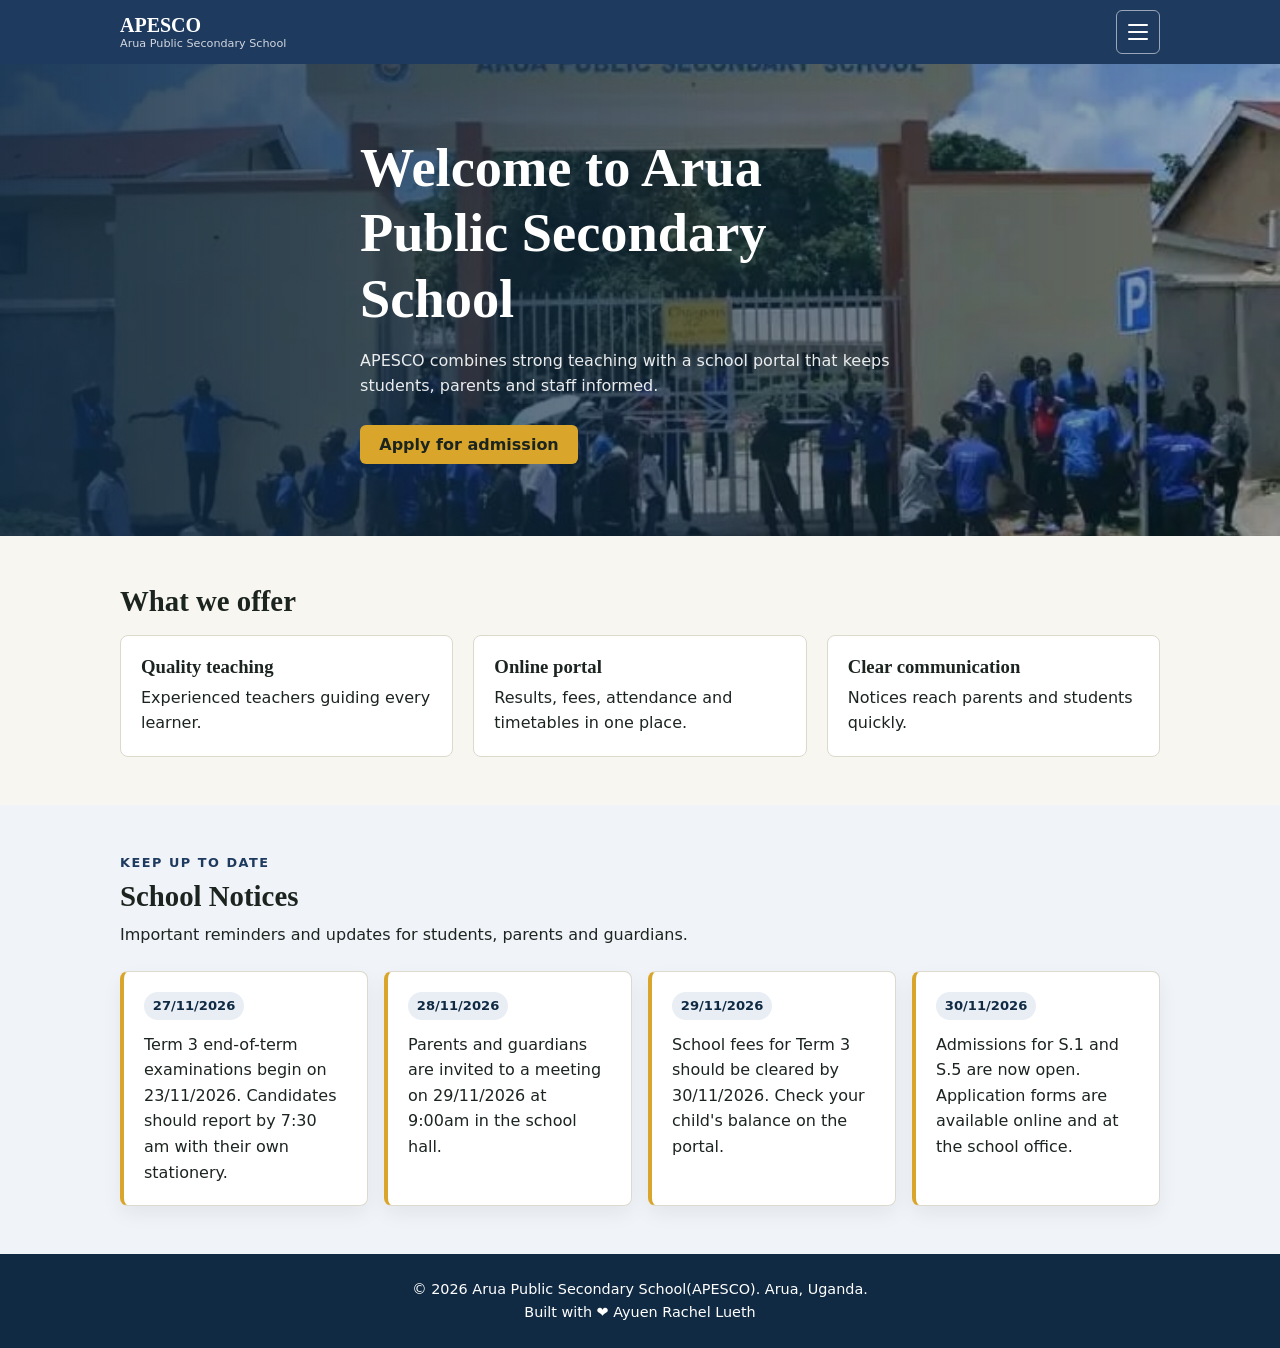
==== index.html @ d439ac5d "Add these files" ====
<!DOCTYPE html>
<html lang="en">
<head>
  <meta charset="UTF-8">
  <meta name="viewport" content="width=device-width, initial-scale=1">
  <title>Home | APESCO</title>
  <link rel="stylesheet" href="styles.css">
</head>
<body>
  <header class="home-header">
    <div class="wrap">
      <a class="brand" href="index.html">
        APESCO
        <small>Arua Public Secondary School</small>
      </a>
      <button
        class="menu-toggle"
        type="button"
        aria-label="Open navigation menu"
        aria-controls="home-navigation"
        aria-expanded="false"
      >
        <span></span>
        <span></span>
        <span></span>
      </button>
      <nav class="home-nav" id="home-navigation">
        <a href="index.html" class="on">Home</a>
        <a href="about.html">About</a>
        <a href="academics.html">Academics</a>
        <a href="admissions.html">Admissions</a>
        <a href="news.html">News</a>
        <a href="contact.html">Contact</a>
        <a class="btn" href="login.html">Portal login</a>
      </nav>
    </div>
  </header>

  <div class="hero home-hero">
    <div class="wrap">
      <h1>Welcome to Arua Public Secondary School</h1>
      <p>APESCO combines strong teaching with a school portal that keeps students, parents and staff informed.</p>
      <a class="btn" href="admissions.html">Apply for admission</a>
    </div>
  </div>

  <main>
    <section>
      <div class="wrap">
        <h2>What we offer</h2>
        <div class="grid">
          <div class="card">
            <h3>Quality teaching</h3>
            <p>Experienced teachers guiding every learner.</p>
          </div>
          <div class="card">
            <h3>Online portal</h3>
            <p>Results, fees, attendance and timetables in one place.</p>
          </div>
          <div class="card">
            <h3>Clear communication</h3>
            <p>Notices reach parents and students quickly.</p>
          </div>
        </div>
      </div>
    </section>

    <section class="notices-section">
      <div class="wrap">
        <div class="notices-heading">
          <p class="section-label">KEEP UP TO DATE</p>
          <h2>School Notices</h2>
          <p>Important reminders and updates for students, parents and guardians.</p>
        </div>
        <ul class="notices">
          <li><b>27/11/2026</b> Term 3 end-of-term examinations begin on 23/11/2026. Candidates should report by 7:30 am with their own stationery.</li>
          <li><b>28/11/2026</b> Parents and guardians are invited to a meeting on 29/11/2026 at 9:00am in the school hall.</li>
          <li><b>29/11/2026</b> School fees for Term 3 should be cleared by 30/11/2026. Check your child's balance on the portal.</li>
          <li><b>30/11/2026</b> Admissions for S.1 and S.5 are now open. Application forms are available online and at the school office.</li>
        </ul>
      </div>
    </section>
  </main>

  <footer>
    <div class="wrap">&copy; 2026 Arua Public Secondary School(APESCO). Arua, Uganda.</div>
    <div class="wrap">Built with ❤️ Ayuen Rachel Lueth</div>
  </footer>
  <script src="main.js"></script>
</body>
</html>
---- styles.css ----
:root {
  --g: #1e3a5f;
  --g2: #102a43;
  --y: #d9a62b;
  --ink: #1c2420;
  --bg: #f7f6f1;
  --ln: #dcd9cd;
}

* {
  box-sizing: border-box;
  margin: 0;
  padding: 0;
}

body {
  font: 16px/1.6 system-ui, sans-serif;
  color: var(--ink);
  background: var(--bg);
}

h1,
h2,
h3 {
  font-family: Georgia, serif;
  line-height: 1.2;
}

a {
  color: var(--g);
}

:focus-visible {
  outline: 3px solid var(--y);
  outline-offset: 2px;
}

.wrap {
  max-width: 1080px;
  margin: 0 auto;
  padding: 0 1.25rem;
}

/* Header and navigation */
header {
  background: var(--g);
  color: #fff;
}

header .wrap {
  display: flex;
  align-items: center;
  justify-content: space-between;
  gap: 1rem;
  min-height: 64px;
  flex-wrap: wrap;
  padding-top: .5rem;
  padding-bottom: .5rem;
}

.brand {
  color: #fff;
  text-decoration: none;
  font: 700 1.25rem Georgia, serif;
}

.brand small {
  display: block;
  font: .7rem system-ui;
  opacity: .8;
}

nav {
  display: flex;
  gap: 1.1rem;
  flex-wrap: wrap;
}

nav a {
  color: #fff;
  text-decoration: none;
  padding: .3rem 0;
  border-bottom: 2px solid transparent;
}

nav a:hover,
nav a.on {
  border-color: var(--y);
}

.menu-toggle {
  display: flex;
  width: 2.75rem;
  height: 2.75rem;
  align-items: center;
  justify-content: center;
  flex-direction: column;
  gap: 5px;
  border: 1px solid rgb(255 255 255 / 55%);
  border-radius: 6px;
  background: transparent;
  color: #fff;
  cursor: pointer;
}

.menu-toggle span {
  display: block;
  width: 1.2rem;
  height: 2px;
  border-radius: 2px;
  background: currentColor;
}

.home-header .home-nav {
  display: none;
  width: 100%;
  flex: 1 0 100%;
  flex-direction: column;
  gap: .4rem;
  padding: .5rem 0;
}

.home-header .home-nav.is-open {
  display: flex;
}

.home-header .home-nav a {
  padding: .5rem .25rem;
}

.btn {
  display: inline-block;
  background: var(--y);
  color: var(--ink);
  padding: .65rem 1.2rem;
  border: 0;
  border-radius: 6px;
  font: 600 1rem system-ui;
  text-decoration: none;
  cursor: pointer;
}

/* Page sections */
.hero {
  background: var(--g2);
  color: #fff;
  padding: 4.5rem 0;
}

.home-hero {
  display: flex;
  min-height: 430px;
  align-items: center;
  background:
    linear-gradient(90deg, rgb(16 42 67 / 88%), rgb(16 42 67 / 35%)),
    url("P.jpeg") center 40% / cover;
}

.home-hero h1 {
  max-width: 24ch;
}

.about-hero {
  display: flex;
  min-height: 340px;
  align-items: center;
  background:
    linear-gradient(90deg, rgb(16 42 67 / 88%), rgb(16 42 67 / 35%)),
    url("E.jpeg") center 35% / cover;
}

.about-hero p {
  max-width: 42ch;
  margin-top: 1rem;
  font-size: 1.1rem;
}

.academics-hero {
  display: flex;
  min-height: 340px;
  align-items: center;
  background:
    linear-gradient(90deg, rgb(16 42 67 / 88%), rgb(16 42 67 / 35%)),
    url("L.jpeg") center 40% / cover;
}

.news-hero {
  display: flex;
  min-height: 360px;
  align-items: center;
  background:
    linear-gradient(90deg, rgb(16 42 67 / 88%), rgb(16 42 67 / 40%)),
    url("C.jpeg") center 48% / cover;
}

.news-hero .section-label {
  margin: 0 0 .75rem;
  color: var(--y);
  opacity: 1;
}

.news-hero h1 {
  max-width: 20ch;
}

.news-hero .wrap > p:not(.section-label) {
  max-width: 48ch;
  font-size: 1.1rem;
}

.admissions-hero {
  padding: 3rem 0;
  background:
    radial-gradient(ellipse at top right, rgb(217 166 43 / 18%), transparent 42%),
    var(--g2);
}

.admissions-hero .wrap {
  display: grid;
  grid-template-columns: minmax(0, 1.15fr) minmax(260px, .85fr);
  align-items: center;
  gap: 3rem;
}

.admissions-hero-copy .section-label {
  margin: 0 0 .75rem;
  color: var(--y);
  opacity: 1;
}

.admissions-hero h1 {
  max-width: 13ch;
}

.admissions-hero-copy > p:not(.section-label) {
  max-width: 42ch;
}

.admissions-hero-copy .btn {
  margin-top: .25rem;
}

.admissions-hero-visual {
  position: relative;
  width: min(100%, 360px);
  aspect-ratio: 1;
  justify-self: center;
  border: 4px solid rgb(255 255 255 / 15%);
  border-radius: 50%;
  overflow: hidden;
  box-shadow: 0 14px 36px rgb(0 0 0 / 22%);
}

.admissions-hero-visual::after {
  position: absolute;
  inset: auto 0 0;
  height: 42%;
  background: linear-gradient(transparent, rgb(16 42 67 / 92%));
  content: "";
}

.admissions-hero-photo {
  display: block;
  width: 100%;
  height: 100%;
  object-fit: cover;
  object-position: center 28%;
}

.admissions-hero-caption {
  position: absolute;
  z-index: 1;
  right: .75rem;
  bottom: 1.25rem;
  left: .75rem;
  color: #fff;
  font-size: clamp(.8rem, 2vw, 1.05rem);
  font-weight: 700;
  text-align: center;
  text-shadow: 0 1px 3px rgb(0 0 0 / 55%);
}

.hero h1 {
  max-width: 18ch;
  font-size: clamp(2rem, 5vw, 3.4rem);
}

.hero p {
  max-width: 55ch;
  margin: 1rem 0 1.6rem;
  opacity: .9;
}

section {
  padding: 3rem 0;
}

section h2 {
  margin-bottom: 1rem;
  font-size: 1.8rem;
}

.grid {
  display: grid;
  grid-template-columns: repeat(auto-fit, minmax(230px, 1fr));
  gap: 1.25rem;
}

.card {
  background: #fff;
  border: 1px solid var(--ln);
  border-radius: 8px;
  padding: 1.25rem;
}

.card h3 {
  margin-bottom: .4rem;
}

.staff-card {
  overflow: hidden;
}

.staff-photo {
  display: block;
  width: 100%;
  height: 260px;
  margin-bottom: 1rem;
  border-radius: 6px;
  object-fit: cover;
  object-position: center 30%;
}

.faq-grid {
  display: grid;
  grid-template-columns: repeat(2, minmax(0, 1fr));
  gap: 1rem;
}

.faq-item {
  padding: 1rem 1.25rem;
  background: #fff;
  border: 1px solid var(--ln);
  border-radius: 8px;
}

.faq-item summary {
  color: var(--g2);
  font-weight: 700;
  cursor: pointer;
}

.faq-item p {
  margin-top: .75rem;
}

/* Forms */
.admissions-section {
  background: #f0f3f7;
}

.admissions-heading {
  max-width: 620px;
  margin: 0 auto 2rem;
  text-align: center;
}

.admissions-heading h2 {
  margin-bottom: .5rem;
}

.section-label {
  margin-bottom: .5rem;
  color: var(--g);
  font-size: .8rem;
  font-weight: 700;
  letter-spacing: .12em;
}

.admissions-layout {
  display: grid;
  grid-template-columns: minmax(0, 1.4fr) minmax(270px, .8fr);
  align-items: start;
  gap: 1.25rem;
}

.application-steps {
  display: grid;
  grid-template-columns: repeat(2, minmax(0, 1fr));
  gap: 1rem;
  list-style: none;
}

.application-step {
  min-height: 180px;
  padding: 1.25rem;
  background: #fff;
  border: 1px solid var(--ln);
  border-top: 3px solid var(--y);
  border-radius: 8px;
  box-shadow: 0 8px 20px rgb(16 42 67 / 6%);
}

.step-number {
  display: inline-grid;
  width: 2.5rem;
  height: 2.5rem;
  margin-bottom: .75rem;
  place-items: center;
  border-radius: 50%;
  background: var(--g2);
  color: #fff;
  font-weight: 700;
}

.application-step h3,
.application-demo-card h3,
.application-note h3 {
  margin-bottom: .5rem;
}

.admissions-aside {
  display: grid;
  gap: 1rem;
}

.application-note,
.application-demo-card {
  padding: 1.25rem;
  border-radius: 8px;
}

.application-note {
  background: var(--g2);
  color: #fff;
}

.application-note .btn {
  margin-top: 1rem;
}

.application-demo-card {
  background: #fff;
  border: 1px solid var(--ln);
}

.application-demo {
  max-width: none;
  margin-top: 1rem;
}

.application-demo .btn {
  justify-self: start;
}

.news-section {
  background: #f0f3f7;
}

.news-heading {
  margin-bottom: 1.5rem;
}

.news-heading .section-label {
  margin-bottom: .35rem;
}

.news-heading h2 {
  margin-bottom: .5rem;
}

.news-grid {
  grid-template-columns: repeat(auto-fit, minmax(240px, 1fr));
}

.news-card {
  border-top: 3px solid var(--y);
  box-shadow: 0 8px 20px rgb(16 42 67 / 6%);
}

.news-category {
  margin-bottom: .55rem;
  color: var(--g);
  font-size: .78rem;
  font-weight: 700;
  letter-spacing: .08em;
  text-transform: uppercase;
}

.news-card h3 {
  margin-bottom: .5rem;
  font-size: 1.25rem;
}

.news-link {
  display: inline-block;
  margin-top: .75rem;
  font-weight: 700;
}

.contact-links {
  display: grid;
  grid-template-columns: repeat(auto-fit, minmax(210px, 1fr));
  gap: 1.25rem;
  margin: 1.25rem 0 2rem;
}

.contact-link {
  display: flex;
  align-items: center;
  min-width: 0;
  gap: .85rem;
  padding: .5rem 0;
  color: var(--g2);
  text-decoration: none;
}

.contact-link:hover {
  color: var(--g);
}

.contact-icon {
  display: grid;
  width: 3rem;
  height: 3rem;
  flex: 0 0 3rem;
  place-items: center;
  border-radius: 50%;
  background: #e9eef5;
  color: var(--g2);
}

.contact-icon svg {
  width: 1.4rem;
  height: 1.4rem;
}

.contact-link-text {
  display: grid;
  min-width: 0;
  gap: .15rem;
}

.contact-link-text > span {
  font-size: .9rem;
  color: var(--g);
}

.contact-link-text strong {
  overflow-wrap: anywhere;
}

.notices-section {
  background: #f0f3f7;
}

.notices-heading {
  margin-bottom: 1.5rem;
}

.notices-heading .section-label {
  margin-bottom: .35rem;
}

.notices-heading h2 {
  margin-bottom: .5rem;
}

.notices {
  display: grid;
  grid-template-columns: repeat(auto-fit, minmax(230px, 1fr));
  gap: 1rem;
  list-style: none;
}

.notices li {
  padding: 1.25rem;
  border: 1px solid var(--ln);
  border-left: 4px solid var(--y);
  border-radius: 8px;
  background: #fff;
  box-shadow: 0 8px 20px rgb(16 42 67 / 6%);
}

.notices li b {
  display: block;
  width: fit-content;
  margin-bottom: .75rem;
  padding: .2rem .55rem;
  border-radius: 999px;
  background: #e9eef5;
  color: var(--g2);
  font-size: .82rem;
}

form {
  display: grid;
  gap: .9rem;
  max-width: 480px;
}

label {
  display: grid;
  gap: .25rem;
  font-weight: 600;
}

input,
select,
textarea {
  padding: .6rem;
  border: 1px solid #aaa;
  border-radius: 6px;
  font: inherit;
}

footer {
  background: var(--g2);
  color: #fff;
  padding: 1.5rem 0;
  font-size: .9rem;
}

.login {
  max-width: 420px;
  margin: 4rem auto;
}

.login-layout {
  display: grid;
  grid-template-columns: 1.1fr minmax(320px, .9fr);
  align-items: center;
  gap: 2rem;
  max-width: 1100px;
  min-height: 100vh;
  margin: 0 auto;
  padding: 2rem 1.25rem;
}

.login-photo {
  position: relative;
  min-height: 540px;
  overflow: hidden;
  border-radius: 8px;
  background: var(--g2);
}

.login-photo::after {
  position: absolute;
  inset: 0;
  background: linear-gradient(180deg, transparent 40%, rgb(16 42 67 / 85%));
  content: "";
}

.login-photo-image {
  width: 100%;
  height: 100%;
  position: absolute;
  inset: 0;
  object-fit: cover;
}

.login-brand {
  position: absolute;
  z-index: 1;
  right: 1.5rem;
  bottom: 1.5rem;
  left: 1.5rem;
  display: flex;
  align-items: center;
  gap: 1rem;
  color: #fff;
}

.login-brand img {
  width: 4.5rem;
  height: 4.5rem;
  border-radius: 6px;
  object-fit: contain;
  background: #fff;
}

.login-brand h1 {
  font-size: 1.8rem;
}

.login-layout .login {
  max-width: none;
  margin: 0;
  padding: 2rem;
}

.login-layout .login h2 {
  margin-bottom: 1.25rem;
}

.login-layout .login > p {
  margin-top: 1.25rem;
}

/* Dashboard layout */
.app {
  display: grid;
  grid-template-columns: 200px minmax(0, 1fr);
  min-height: 100vh;
}

.side {
  background: var(--g2);
  color: #fff;
  padding: 1.5rem 1.25rem;
}

.side h2 {
  margin-bottom: 1rem;
  font-size: 1.2rem;
}

.side a {
  display: block;
  color: #fff;
  text-decoration: none;
  padding: .65rem .75rem;
  border-radius: 6px;
  margin-bottom: .25rem;
}

.side a:hover {
  background: rgb(255 255 255 / 8%);
}

.main {
  width: 100%;
  max-width: 1040px;
  margin: 0 auto;
  padding: 2rem 2.5rem 3rem;
}

.top {
  display: flex;
  justify-content: space-between;
  align-items: center;
  gap: 1rem;
  flex-wrap: wrap;
  margin-bottom: 1.25rem;
  padding-bottom: 1.25rem;
  border-bottom: 1px solid var(--ln);
}

.stats {
  display: grid;
  grid-template-columns: repeat(3, minmax(0, 1fr));
  gap: 1rem;
  margin-bottom: 1.25rem;
}

.stat b {
  display: block;
  font: 700 1.8rem Georgia, serif;
}

.main h2 {
  margin: 0 0 .75rem;
}

.main section {
  padding: 1.25rem;
  margin-top: 1.25rem;
  background: #fff;
  border: 1px solid var(--ln);
  border-radius: 8px;
}

.tw {
  overflow-x: auto;
}

table {
  width: 100%;
  border-collapse: collapse;
  background: #fff;
}

th,
td {
  padding: .6rem .8rem;
  border-bottom: 1px solid var(--ln);
  text-align: left;
}

th {
  background: #ece9dd;
}

td input {
  width: 5rem;
}

/* Responsive adjustments */
@media (max-width: 720px) {
  .admissions-hero {
    padding: 2.5rem 0;
  }

  .admissions-hero .wrap {
    grid-template-columns: 1fr;
    gap: 1.5rem;
  }

  .admissions-hero-visual {
    width: min(100%, 260px);
  }

  .home-hero {
    min-height: 340px;
  }

  .about-hero {
    min-height: 280px;
  }

  .news-hero {
    min-height: 300px;
  }

  .academics-hero {
    min-height: 280px;
  }

  .faq-grid {
    grid-template-columns: 1fr;
  }

  .admissions-layout,
  .application-steps {
    grid-template-columns: 1fr;
  }

  .app {
    grid-template-columns: 1fr;
  }

  .side {
    display: grid;
    grid-template-columns: repeat(2, minmax(0, 1fr));
    gap: .25rem;
  }

  .side h2 {
    grid-column: 1 / -1;
  }

  .main {
    padding: 1.25rem 1rem 2rem;
  }

  .top {
    align-items: flex-start;
  }

  .top > div {
    width: 100%;
  }

  .stats {
    grid-template-columns: 1fr;
  }

  .login-layout {
    grid-template-columns: 1fr;
    gap: 1rem;
    min-height: auto;
    padding: 1rem;
  }

  .login-photo {
    min-height: 260px;
  }
}

@media (prefers-reduced-motion: reduce) {
  * {
    scroll-behavior: auto;
  }
}

footer {
  text-align: center; 
}

.admin-card {
  border: 1px solid#ddd;
  border-radius: 10px;
  padding: 20px;
  text-align: center;
  background-color: #fff;
}

.staff-photo {
  width: 120px;
  height: 120px;
  border-radius: 50%;
  object-fit: cover;
  margin-bottom: 15px;
  border: 3px solid #143626;
}
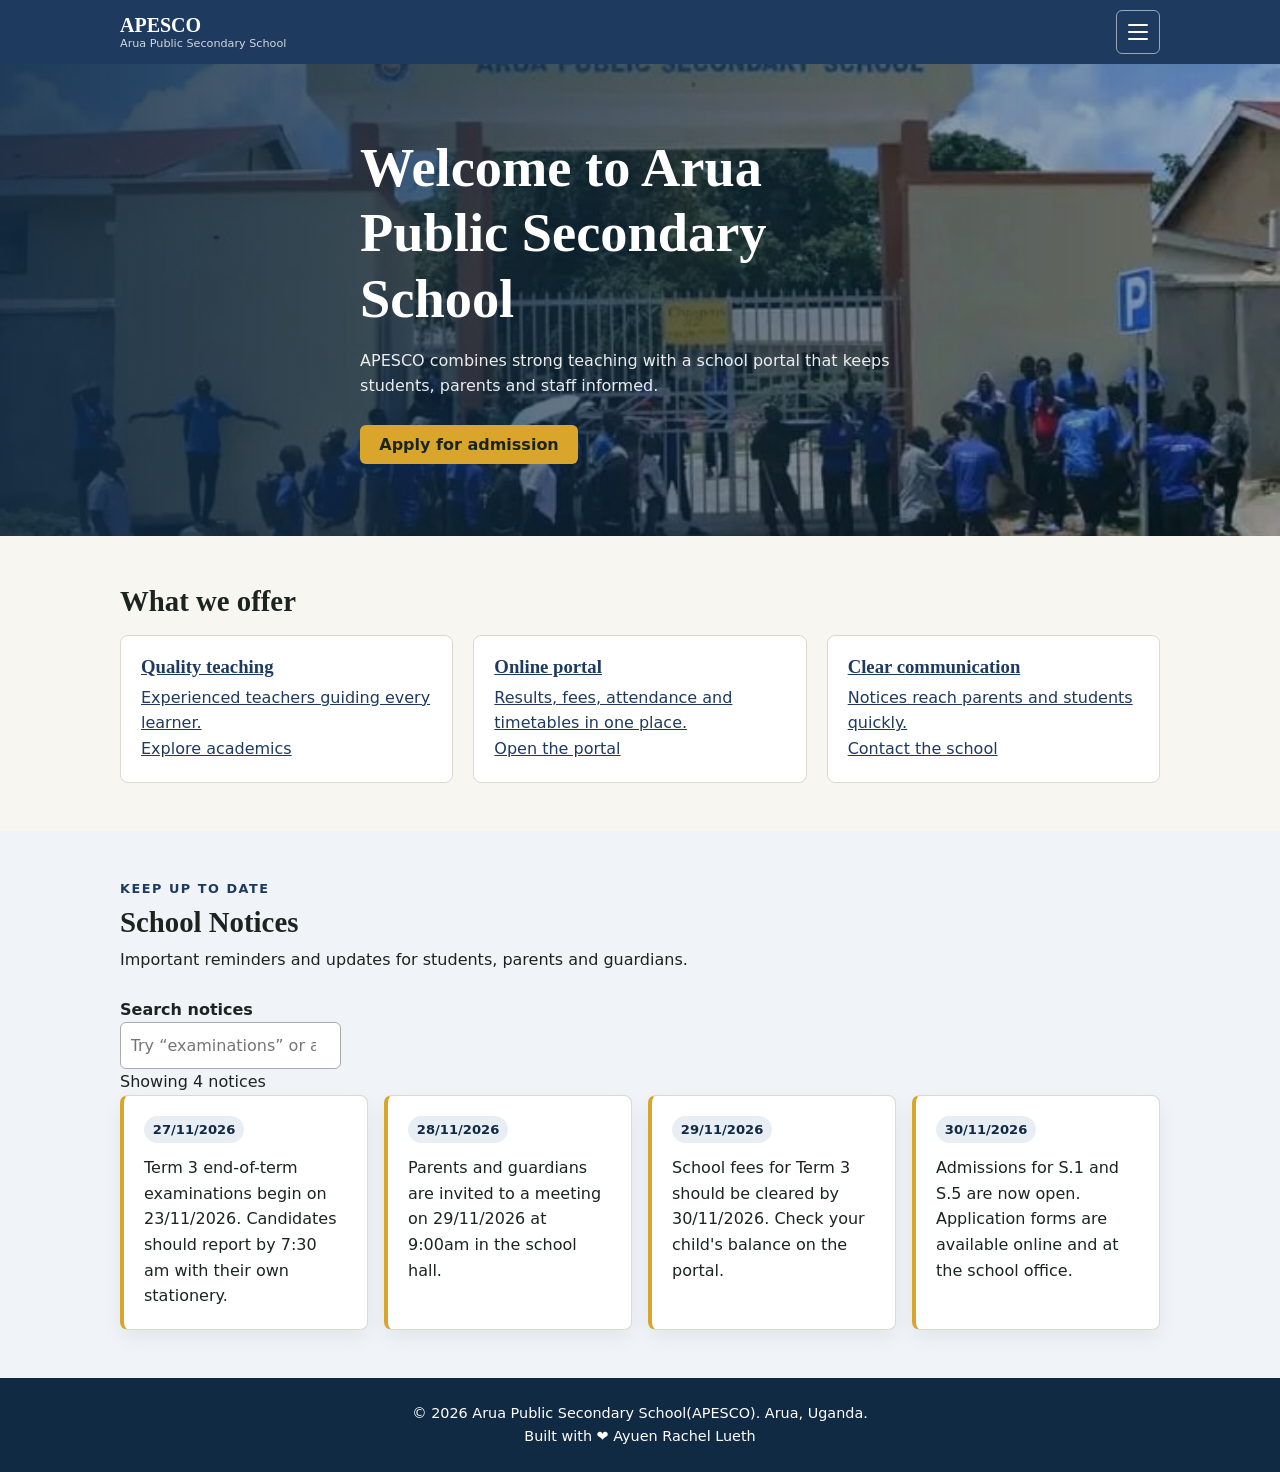
==== commit 563cdf35: "Update index.html" ====
--- a/index.html
+++ b/index.html
@@ -49,18 +49,21 @@
       <div class="wrap">
         <h2>What we offer</h2>
         <div class="grid">
-          <div class="card">
+          <a class="card offer-card" href="academics.html">
             <h3>Quality teaching</h3>
             <p>Experienced teachers guiding every learner.</p>
-          </div>
-          <div class="card">
+            <span class="card-link">Explore academics</span>
+          </a>
+          <a class="card offer-card" href="login.html">
             <h3>Online portal</h3>
             <p>Results, fees, attendance and timetables in one place.</p>
-          </div>
-          <div class="card">
+            <span class="card-link">Open the portal</span>
+          </a>
+          <a class="card offer-card" href="contact.html">
             <h3>Clear communication</h3>
             <p>Notices reach parents and students quickly.</p>
-          </div>
+            <span class="card-link">Contact the school</span>
+          </a>
         </div>
       </div>
     </section>
@@ -72,12 +75,18 @@
           <h2>School Notices</h2>
           <p>Important reminders and updates for students, parents and guardians.</p>
         </div>
-        <ul class="notices">
+        <div class="notice-search">
+          <label for="notice-search">Search notices</label>
+          <input id="notice-search" type="search" placeholder="Try “examinations” or a date">
+          <p id="notice-count" class="notice-count" aria-live="polite">Showing 4 notices</p>
+        </div>
+        <ul class="notices" id="school-notices">
           <li><b>27/11/2026</b> Term 3 end-of-term examinations begin on 23/11/2026. Candidates should report by 7:30 am with their own stationery.</li>
           <li><b>28/11/2026</b> Parents and guardians are invited to a meeting on 29/11/2026 at 9:00am in the school hall.</li>
           <li><b>29/11/2026</b> School fees for Term 3 should be cleared by 30/11/2026. Check your child's balance on the portal.</li>
           <li><b>30/11/2026</b> Admissions for S.1 and S.5 are now open. Application forms are available online and at the school office.</li>
         </ul>
+        <p id="notice-empty" class="notice-empty" hidden>No notices match your search. Try another word or date.</p>
       </div>
     </section>
   </main>
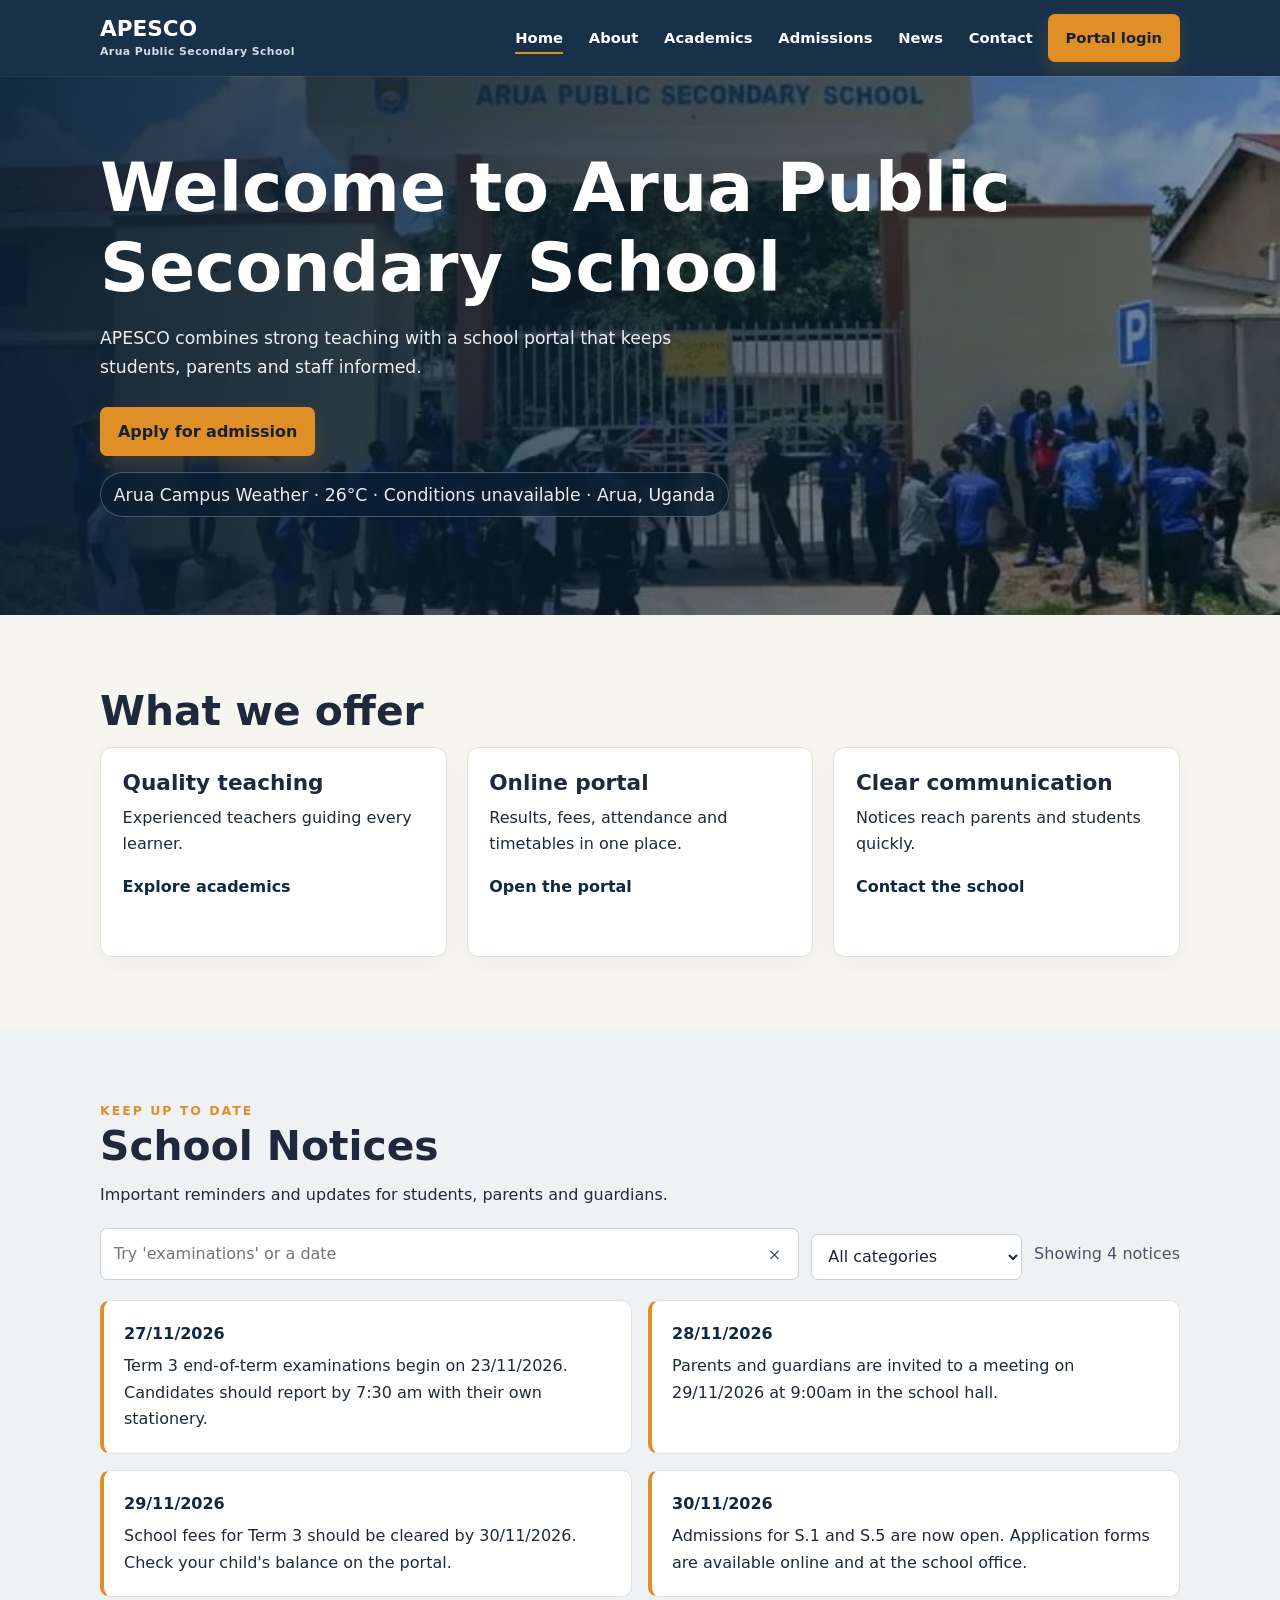
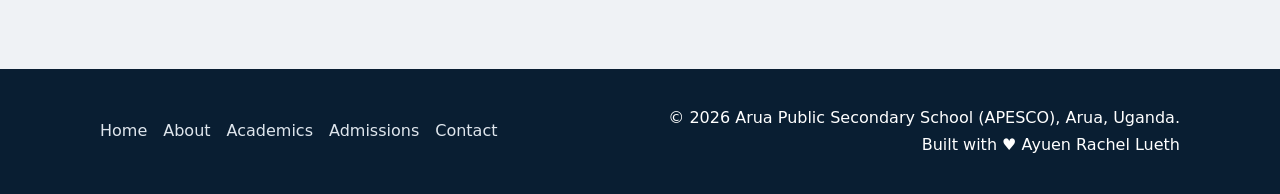
==== commit b67a236d: "Add interactive updates, API weather, and dynamic notices" ====
--- a/index.html
+++ b/index.html
@@ -75,18 +75,27 @@
           <h2>School Notices</h2>
           <p>Important reminders and updates for students, parents and guardians.</p>
         </div>
-        <div class="notice-search">
-          <label for="notice-search">Search notices</label>
-          <input id="notice-search" type="search" placeholder="Try “examinations” or a date">
+        <div class="notice-toolbar">
+          <div class="search-box">
+            <input id="notice-search" type="search" placeholder="Try 'examinations' or a date" aria-label="Search notices">
+            <button class="clear-search" type="button" aria-label="Clear notice search" title="Clear search">×</button>
+          </div>
+          <select id="notice-category" aria-label="Filter notices by category">
+            <option value="all">All categories</option>
+            <option value="academics">Academics</option>
+            <option value="parents">Parents &amp; Guardians</option>
+            <option value="fees">Fees</option>
+            <option value="admissions">Admissions</option>
+          </select>
           <p id="notice-count" class="notice-count" aria-live="polite">Showing 4 notices</p>
         </div>
         <ul class="notices" id="school-notices">
-          <li><b>27/11/2026</b> Term 3 end-of-term examinations begin on 23/11/2026. Candidates should report by 7:30 am with their own stationery.</li>
-          <li><b>28/11/2026</b> Parents and guardians are invited to a meeting on 29/11/2026 at 9:00am in the school hall.</li>
-          <li><b>29/11/2026</b> School fees for Term 3 should be cleared by 30/11/2026. Check your child's balance on the portal.</li>
-          <li><b>30/11/2026</b> Admissions for S.1 and S.5 are now open. Application forms are available online and at the school office.</li>
+          <li data-category="academics"><b>27/11/2026</b> Term 3 end-of-term examinations begin on 23/11/2026. Candidates should report by 7:30 am with their own stationery.</li>
+          <li data-category="parents"><b>28/11/2026</b> Parents and guardians are invited to a meeting on 29/11/2026 at 9:00am in the school hall.</li>
+          <li data-category="fees"><b>29/11/2026</b> School fees for Term 3 should be cleared by 30/11/2026. Check your child's balance on the portal.</li>
+          <li data-category="admissions"><b>30/11/2026</b> Admissions for S.1 and S.5 are now open. Application forms are available online and at the school office.</li>
         </ul>
-        <p id="notice-empty" class="notice-empty" hidden>No notices match your search. Try another word or date.</p>
+        <p id="notice-empty" class="notice-empty" hidden>No matching notices found</p>
       </div>
     </section>
   </main>
@@ -95,6 +104,7 @@
     <div class="wrap">&copy; 2026 Arua Public Secondary School(APESCO). Arua, Uganda.</div>
     <div class="wrap">Built with ❤️ Ayuen Rachel Lueth</div>
   </footer>
-  <script src="main.js"></script>
+  <script src="js/api.js"></script>
+  <script src="app.js"></script>
 </body>
 </html>
--- a/styles.css
+++ b/styles.css
@@ -1,906 +1,192 @@
 :root {
-  --g: #1e3a5f;
-  --g2: #102a43;
-  --y: #d9a62b;
-  --ink: #1c2420;
-  --bg: #f7f6f1;
-  --ln: #dcd9cd;
+  --navy:#0f2942;
+  --navy-2:#091e32;
+  --gold:#e08e26;
+  --gold-hover:#c97b1a;
+  --cream:#f7f5f0;
+  --white:#fff;
+  --border:#e5e1d8;
+  --ink:#1e293b;
+  --slate:#475569;
+  --shadow:0 14px 35px rgba(15,41,66,.10);
 }
 
-* {
-  box-sizing: border-box;
-  margin: 0;
-  padding: 0;
+*{box-sizing:border-box;margin:0;padding:0}
+html{scroll-behavior:smooth}
+body{font:16px/1.65 "Inter","Segoe UI",system-ui,sans-serif;color:var(--ink);background:var(--cream)}
+img{max-width:100%}
+a{color:var(--navy)}
+button,input,select,textarea{font:inherit}
+:focus-visible{outline:3px solid var(--gold);outline-offset:3px}
+h1,h2,h3{line-height:1.18}
+h1{font-size:clamp(2.25rem,6vw,4.25rem)}
+h2{font-size:clamp(1.75rem,4vw,2.55rem)}
+h3{font-size:1.15rem}
+.wrap{max-width:1120px;margin:auto;padding-inline:1.25rem}
+.section-label,.eyebrow{color:var(--gold);font-size:.78rem;font-weight:800;letter-spacing:.16em;text-transform:uppercase}
+
+.site-header{position:sticky;top:0;z-index:50;background:rgba(15,41,66,.96);color:#fff;box-shadow:0 1px 0 rgba(255,255,255,.08);backdrop-filter:blur(14px)}
+.site-header .wrap{display:flex;min-height:76px;align-items:center;justify-content:space-between;gap:1rem}
+.brand{display:inline-flex;flex-direction:column;color:#fff;text-decoration:none;font-size:1.35rem;font-weight:850;line-height:1.05}
+.brand small{margin-top:.35rem;font-size:.68rem;font-weight:700;letter-spacing:.04em;opacity:.82}
+.site-nav{display:flex;align-items:center;gap:.25rem}
+.site-nav a{position:relative;color:#fff;text-decoration:none;padding:.65rem .68rem;font-weight:650;font-size:.92rem}
+.site-nav a:not(.btn)::after{position:absolute;right:.68rem;bottom:.38rem;left:.68rem;height:2px;background:var(--gold);content:"";transform:scaleX(0);transition:.2s}
+.site-nav a:hover::after,.site-nav a.on::after{transform:scaleX(1)}
+.btn,.site-nav .btn{display:inline-flex;align-items:center;justify-content:center;border:0;border-radius:7px;background:var(--gold);color:#162130!important;text-decoration:none;padding:.72rem 1.12rem;font-weight:800;cursor:pointer;box-shadow:0 7px 18px rgba(224,142,38,.18);transition:.18s}
+.btn:hover,.site-nav .btn:hover{background:var(--gold-hover);transform:translateY(-1px)}
+.menu-toggle{display:none;width:44px;height:44px;border:1px solid rgba(255,255,255,.25);border-radius:8px;background:transparent;color:#fff;cursor:pointer}
+.menu-toggle span{display:block;width:20px;height:2px;margin:5px auto;background:currentColor;transition:.2s}
+.menu-backdrop{display:none}
+
+.hero{position:relative;min-height:390px;display:flex;align-items:center;overflow:hidden;background:var(--navy);color:#fff;padding:4.5rem 0}
+.hero::after{position:absolute;inset:0;background:linear-gradient(90deg,rgba(9,30,50,.92),rgba(9,30,50,.42));content:""}
+.hero>.wrap{position:relative;z-index:1}
+.hero p{max-width:58ch;margin:1rem 0 1.6rem;font-size:1.08rem;opacity:.92}
+.home-hero{min-height:520px;background:url("P.jpeg") center 42%/cover}
+.about-hero{background:url("E.jpeg") center 38%/cover}
+.academics-hero{min-height:360px;text-align:center;background:url("L.jpeg") center 42%/cover}
+.academics-hero>.wrap{width:100%;text-align:center}
+.news-hero{background:url("C.jpeg") center 48%/cover}
+.admissions-hero{background:var(--navy);min-height:470px;padding:3.5rem 0}
+.admissions-hero::after{background:radial-gradient(circle at 85% 20%,rgba(224,142,38,.18),transparent 38%)}
+.admissions-hero .wrap{display:grid;grid-template-columns:1.15fr .85fr;align-items:center;gap:3rem}
+.admissions-hero h1{max-width:12ch}
+.admissions-hero-visual{position:relative;width:min(340px,100%);aspect-ratio:1;margin:auto;border:5px solid rgba(255,255,255,.12);border-radius:50%;overflow:hidden;box-shadow:var(--shadow)}
+.admissions-hero-photo{width:100%;height:100%;object-fit:cover}
+.admissions-hero-caption{position:absolute;z-index:2;right:0;bottom:0;left:0;padding:1.8rem .8rem .8rem;background:linear-gradient(transparent,var(--navy));text-align:center;font-weight:800}
+
+main section{padding:4.5rem 0}
+main section h2{margin-bottom:.75rem}
+main section>p{color:var(--slate)}
+.grid{display:grid;grid-template-columns:repeat(3,minmax(0,1fr));gap:1.25rem}
+.card{background:#fff;border:1px solid var(--border);border-radius:12px;padding:1.35rem;box-shadow:0 8px 22px rgba(15,41,66,.04)}
+.offer-card{min-height:210px;text-decoration:none;color:var(--ink);transition:.22s}
+.offer-card h3{font-size:1.35rem;margin-bottom:.6rem}
+.offer-card:hover,.offer-card:focus-visible{transform:translateY(-6px);box-shadow:var(--shadow);border-color:rgba(224,142,38,.55)}
+.card-link{display:inline-block;margin-top:1rem;color:var(--navy);font-weight:800}
+
+.value-grid{display:grid;grid-template-columns:repeat(3,1fr);gap:1.25rem}
+.value-card{border-top:4px solid var(--gold);padding:1.7rem}
+.value-card h3{color:var(--navy);margin-bottom:.5rem}
+.staff-card{text-align:center}
+.staff-photo{width:150px;height:150px;margin:0 auto 1rem;display:block;border:4px solid #eef0f3;border-radius:50%;object-fit:cover}
+.faq-grid{display:grid;grid-template-columns:1fr 1fr;gap:1rem;margin-top:1.25rem}
+.faq-item{border:1px solid var(--border);border-radius:10px;background:#fff;padding:.75rem 1.1rem}
+.faq-item summary{display:flex;justify-content:space-between;align-items:center;cursor:pointer;font-weight:800;list-style:none}
+.faq-item summary::-webkit-details-marker{display:none}
+.faq-item summary::after{content:"+";color:var(--gold);font-size:1.35rem;transition:.2s}
+.faq-item[open] summary::after{transform:rotate(45deg)}
+.faq-item p{margin-top:.75rem;color:var(--slate)}
+
+.programme-card{cursor:pointer}
+.programme-preview{max-height:0;overflow:hidden;color:var(--slate);transition:max-height .35s ease}
+.programme-card.is-open .programme-preview{max-height:180px;margin-top:.85rem}
+.programme-toggle{margin-top:1rem;border:0;background:transparent;color:var(--navy);font-weight:800;cursor:pointer}
+
+.admissions-section{background:#eff2f5}
+.admissions-heading{text-align:center;max-width:650px;margin:0 auto 2rem}
+.admissions-layout{display:grid;grid-template-columns:1.4fr .8fr;gap:1.25rem}
+.application-steps{display:grid;grid-template-columns:1fr 1fr;gap:1rem;list-style:none}
+.application-step{background:#fff;border:1px solid var(--border);border-top:4px solid var(--gold);border-radius:10px;padding:1.35rem;box-shadow:0 8px 22px rgba(15,41,66,.05)}
+.step-number{display:grid;width:44px;height:44px;margin-bottom:.75rem;place-items:center;border-radius:50%;background:var(--navy);color:#fff;font-weight:850}
+.admissions-aside{display:grid;gap:1rem}
+.application-note,.application-demo-card{border-radius:12px;padding:1.35rem}
+.application-note{background:var(--navy);color:#fff}
+.application-note .btn{margin-top:1rem}
+.application-demo-card{background:#fff;border:1px solid var(--border)}
+.application-demo-card>p{color:var(--slate);font-size:.9rem}
+.preview-summary,.confirmation-banner,.toast{margin-top:1rem;border-left:4px solid var(--gold);border-radius:8px;background:#fff8e8;padding:.9rem}
+
+form{display:grid;gap:.85rem}
+label{display:grid;gap:.35rem;font-weight:750}
+input,select,textarea{width:100%;border:1px solid #cbd1d8;border-radius:7px;background:#fff;padding:.72rem .8rem;color:var(--ink)}
+.field-error{border-color:#b42318!important}
+.form-error{color:#a21d17;font-size:.88rem}
+
+.news-section{background:#eff2f5}
+.filter-pills{display:flex;flex-wrap:wrap;gap:.5rem;margin:1.25rem 0}
+.filter-pill{border:1px solid var(--border);border-radius:999px;background:#fff;padding:.55rem .85rem;color:var(--slate);cursor:pointer;font-weight:750}
+.filter-pill.active{border-color:var(--navy);background:var(--navy);color:#fff}
+.news-grid{grid-template-columns:repeat(4,minmax(0,1fr))}
+.news-card{border-top:4px solid var(--gold);transition:.22s}
+.news-card.hidden{display:none}
+.news-category{text-transform:uppercase;color:var(--navy);font-size:.72rem;font-weight:850;letter-spacing:.1em;margin-bottom:.6rem}
+.news-card h3{margin-bottom:.5rem}
+.news-link{display:inline-block;margin-top:.8rem;font-weight:800}
+
+.contact-links{display:grid;grid-template-columns:repeat(3,1fr);gap:1rem;margin:1.5rem 0 2.25rem}
+.contact-link{display:flex;align-items:center;gap:.8rem;padding:1rem;border:1px solid var(--border);border-radius:10px;background:#fff;text-decoration:none}
+.contact-icon{display:grid;width:46px;height:46px;flex:none;place-items:center;border-radius:50%;background:#edf1f5;color:var(--navy)}
+.contact-icon svg{width:20px;height:20px}
+.contact-link-text{display:grid;min-width:0}
+.contact-link-text strong{overflow-wrap:anywhere}
+.contact-layout{display:grid;grid-template-columns:.8fr 1.2fr;gap:2.5rem}
+.contact-layout form{max-width:none}
+.character-count{text-align:right;color:var(--slate);font-size:.82rem}
+
+.notices-section{background:#eff2f5}
+.notice-toolbar{display:grid;grid-template-columns:minmax(220px,1fr) auto auto;gap:.75rem;align-items:end;margin:1.25rem 0}
+.search-box{position:relative}
+.search-box input{padding-right:2.5rem}
+.clear-search{position:absolute;right:.5rem;bottom:.52rem;width:32px;height:32px;border:0;border-radius:50%;background:transparent;color:var(--slate);cursor:pointer}
+.notice-count{align-self:center;color:var(--slate)}
+.notices{display:grid;grid-template-columns:repeat(2,1fr);gap:1rem;list-style:none}
+.notices li{padding:1.25rem;border:1px solid var(--border);border-left:4px solid var(--gold);border-radius:10px;background:#fff}
+.notices li b{display:block;color:var(--navy);margin-bottom:.4rem}
+.notice-empty{text-align:center;padding:2rem;border:1px dashed #bbb;border-radius:10px;background:#fff}
+
+.back-to-top{position:fixed;z-index:40;right:1.25rem;bottom:1.25rem;width:46px;height:46px;border:0;border-radius:50%;background:var(--navy);color:#fff;box-shadow:var(--shadow);cursor:pointer;opacity:0;transform:translateY(12px);pointer-events:none;transition:.2s}
+.weather-badge{width:max-content;border:1px solid rgba(255,255,255,.28);border-radius:999px;background:rgba(9,30,50,.78);padding:.45rem .8rem;margin-top:1.2rem;font-size:.88rem;backdrop-filter:blur(8px)}
+.location-helper{margin-top:1.25rem}.location-helper .btn{margin-right:.75rem}.location-helper p{margin-top:.65rem}
+.recent-message-list{display:grid;gap:.7rem;margin-top:.7rem;list-style:none}.recent-message-list li{border:1px solid var(--border);border-radius:8px;background:#fff;padding:.75rem}.admission-demos{margin-top:1rem}
+.portal-spinner{display:inline-block;animation:spin .8s linear infinite;font-size:1.5rem}@keyframes spin{to{transform:rotate(360deg)}}#portal-feed ul{display:grid;gap:.65rem;margin-top:.75rem;list-style:none}#portal-feed li{border-bottom:1px solid var(--border);padding:.5rem 0}
+.admin-actions{display:flex;flex-wrap:wrap;gap:.7rem}.btn.btn-secondary{background:#e8edf2;color:var(--navy)!important;box-shadow:none}.published-notices{margin-top:1.25rem}.published-notices ul{display:grid;gap:.7rem;list-style:none;margin-top:.7rem}.published-notices li{padding:.75rem;border:1px solid var(--border);border-radius:8px}.published-notices li p{margin-top:.25rem;color:var(--slate)}.form-feedback{color:var(--navy);font-weight:700}
+.back-to-top.visible{opacity:1;transform:none;pointer-events:auto}
+.reveal{opacity:0;transform:translateY(18px);transition:.55s ease}
+.reveal.visible{opacity:1;transform:none}
+
+footer{background:var(--navy-2);color:#fff;padding:2.25rem 0}
+footer .wrap{display:flex;justify-content:space-between;align-items:center;gap:1.5rem}
+.footer-links{display:flex;gap:1rem;flex-wrap:wrap}
+.footer-links a{color:#dfe6ed;text-decoration:none}
+.footer-credit{text-align:right}
+
+.login-layout{display:grid;grid-template-columns:1.1fr .9fr;max-width:1180px;min-height:100vh;margin:auto;padding:2rem;align-items:center;gap:2rem}
+.login-photo{position:relative;min-height:620px;border-radius:16px;overflow:hidden;background:var(--navy);box-shadow:var(--shadow)}
+.login-photo::after{position:absolute;inset:0;background:linear-gradient(transparent 45%,rgba(9,30,50,.94));content:""}
+.login-photo-image{position:absolute;width:100%;height:100%;object-fit:cover}
+.login-brand{position:absolute;z-index:2;right:1.5rem;bottom:1.5rem;left:1.5rem;display:flex;align-items:center;gap:.9rem;color:#fff}
+.login-brand img{width:72px;height:72px;border-radius:50%;object-fit:contain;background:#fff}
+.login.card{padding:2.2rem}
+.password-wrap{position:relative}
+.password-wrap input{padding-right:3.5rem}
+.password-toggle{position:absolute;right:.4rem;bottom:.38rem;border:0;background:transparent;color:var(--navy);padding:.35rem .45rem;cursor:pointer}
+.login-workspace{display:none;min-height:100vh;background:var(--cream)}
+.login-workspace.active{display:block}
+.workspace-shell{display:grid;grid-template-columns:220px 1fr;min-height:100vh}
+.workspace-sidebar{background:var(--navy);color:#fff;padding:1.5rem}
+.workspace-sidebar h2{font-size:1.25rem;margin-bottom:1.5rem}
+.workspace-sidebar a,.workspace-sidebar button{display:block;width:100%;border:0;background:transparent;color:#fff;text-decoration:none;text-align:left;padding:.7rem;border-radius:6px;cursor:pointer}
+.workspace-main{padding:2rem;overflow:hidden}
+.workspace-top{display:flex;justify-content:space-between;align-items:center;margin-bottom:1.5rem}
+.workspace-grid{display:grid;grid-template-columns:repeat(4,1fr);gap:1rem}
+.workspace-panel{margin-top:1.25rem}
+.status{display:inline-block;border-radius:999px;background:#e8f5ec;color:#18794e;padding:.25rem .65rem;font-weight:800}
+
+.app{display:grid;grid-template-columns:220px 1fr;min-height:100vh}.side{background:var(--navy);color:#fff;padding:1.5rem}.side h2{margin-bottom:1rem}.side a{display:block;color:#fff;text-decoration:none;padding:.7rem;border-radius:6px}.main{max-width:1100px;margin:auto;padding:2rem}.top{display:flex;justify-content:space-between;align-items:center;margin-bottom:1.25rem}.stats{display:grid;grid-template-columns:repeat(3,1fr);gap:1rem}.main section{padding:1.25rem;margin-top:1.25rem;background:#fff;border:1px solid var(--border);border-radius:10px}.tw{overflow-x:auto}table{width:100%;border-collapse:collapse}th,td{padding:.7rem;border-bottom:1px solid var(--border);text-align:left}th{background:#edf1f5}
+
+@media(max-width:900px){
+  .grid,.news-grid,.value-grid{grid-template-columns:1fr 1fr}
+  .admissions-layout,.contact-layout{grid-template-columns:1fr}
+  .login-layout{grid-template-columns:1fr}.login-photo{min-height:280px}.workspace-grid{grid-template-columns:1fr 1fr}
+  .app{grid-template-columns:170px 1fr}
 }
-
-body {
-  font: 16px/1.6 system-ui, sans-serif;
-  color: var(--ink);
-  background: var(--bg);
+@media(max-width:720px){
+  .site-header .wrap{min-height:68px}.menu-toggle{display:block}.site-nav{position:fixed;z-index:60;top:68px;right:0;bottom:0;width:min(86%,330px);display:flex;flex-direction:column;align-items:stretch;gap:.2rem;padding:1rem;background:var(--navy);transform:translateX(100%);transition:.25s}.site-nav.is-open{transform:none}.site-nav a{padding:.85rem}.site-nav .btn{margin-top:.5rem}.menu-backdrop{position:fixed;z-index:55;inset:68px 0 0;background:rgba(0,0,0,.45)}.menu-backdrop.visible{display:block}
+  .hero{min-height:330px}.home-hero{min-height:430px}.admissions-hero .wrap{grid-template-columns:1fr}.admissions-hero-visual{width:240px}
+  .grid,.news-grid,.value-grid,.faq-grid,.application-steps,.contact-links,.notices{grid-template-columns:1fr}.notice-toolbar{grid-template-columns:1fr}.workspace-shell{grid-template-columns:1fr}.workspace-sidebar{position:static}.workspace-grid{grid-template-columns:1fr}.workspace-main{padding:1.25rem}.workspace-top{align-items:flex-start;gap:1rem}
+  footer .wrap{flex-direction:column;text-align:center}.footer-credit{text-align:center}
+  .app{grid-template-columns:1fr}.side{display:flex;overflow-x:auto}.side h2{display:none}.side a{white-space:nowrap}.main{padding:1.25rem}.top{align-items:flex-start}.stats{grid-template-columns:1fr}.login-layout{padding:1rem}.login-photo{min-height:230px}.login.card{padding:1.25rem}
 }
-
-h1,
-h2,
-h3 {
-  font-family: Georgia, serif;
-  line-height: 1.2;
-}
-
-a {
-  color: var(--g);
-}
-
-:focus-visible {
-  outline: 3px solid var(--y);
-  outline-offset: 2px;
-}
-
-.wrap {
-  max-width: 1080px;
-  margin: 0 auto;
-  padding: 0 1.25rem;
-}
-
-/* Header and navigation */
-header {
-  background: var(--g);
-  color: #fff;
-}
-
-header .wrap {
-  display: flex;
-  align-items: center;
-  justify-content: space-between;
-  gap: 1rem;
-  min-height: 64px;
-  flex-wrap: wrap;
-  padding-top: .5rem;
-  padding-bottom: .5rem;
-}
-
-.brand {
-  color: #fff;
-  text-decoration: none;
-  font: 700 1.25rem Georgia, serif;
-}
-
-.brand small {
-  display: block;
-  font: .7rem system-ui;
-  opacity: .8;
-}
-
-nav {
-  display: flex;
-  gap: 1.1rem;
-  flex-wrap: wrap;
-}
-
-nav a {
-  color: #fff;
-  text-decoration: none;
-  padding: .3rem 0;
-  border-bottom: 2px solid transparent;
-}
-
-nav a:hover,
-nav a.on {
-  border-color: var(--y);
-}
-
-.menu-toggle {
-  display: flex;
-  width: 2.75rem;
-  height: 2.75rem;
-  align-items: center;
-  justify-content: center;
-  flex-direction: column;
-  gap: 5px;
-  border: 1px solid rgb(255 255 255 / 55%);
-  border-radius: 6px;
-  background: transparent;
-  color: #fff;
-  cursor: pointer;
-}
-
-.menu-toggle span {
-  display: block;
-  width: 1.2rem;
-  height: 2px;
-  border-radius: 2px;
-  background: currentColor;
-}
-
-.home-header .home-nav {
-  display: none;
-  width: 100%;
-  flex: 1 0 100%;
-  flex-direction: column;
-  gap: .4rem;
-  padding: .5rem 0;
-}
-
-.home-header .home-nav.is-open {
-  display: flex;
-}
-
-.home-header .home-nav a {
-  padding: .5rem .25rem;
-}
-
-.btn {
-  display: inline-block;
-  background: var(--y);
-  color: var(--ink);
-  padding: .65rem 1.2rem;
-  border: 0;
-  border-radius: 6px;
-  font: 600 1rem system-ui;
-  text-decoration: none;
-  cursor: pointer;
-}
-
-/* Page sections */
-.hero {
-  background: var(--g2);
-  color: #fff;
-  padding: 4.5rem 0;
-}
-
-.home-hero {
-  display: flex;
-  min-height: 430px;
-  align-items: center;
-  background:
-    linear-gradient(90deg, rgb(16 42 67 / 88%), rgb(16 42 67 / 35%)),
-    url("P.jpeg") center 40% / cover;
-}
-
-.home-hero h1 {
-  max-width: 24ch;
-}
-
-.about-hero {
-  display: flex;
-  min-height: 340px;
-  align-items: center;
-  background:
-    linear-gradient(90deg, rgb(16 42 67 / 88%), rgb(16 42 67 / 35%)),
-    url("E.jpeg") center 35% / cover;
-}
-
-.about-hero p {
-  max-width: 42ch;
-  margin-top: 1rem;
-  font-size: 1.1rem;
-}
-
-.academics-hero {
-  display: flex;
-  min-height: 340px;
-  align-items: center;
-  background:
-    linear-gradient(90deg, rgb(16 42 67 / 88%), rgb(16 42 67 / 35%)),
-    url("L.jpeg") center 40% / cover;
-}
-
-.news-hero {
-  display: flex;
-  min-height: 360px;
-  align-items: center;
-  background:
-    linear-gradient(90deg, rgb(16 42 67 / 88%), rgb(16 42 67 / 40%)),
-    url("C.jpeg") center 48% / cover;
-}
-
-.news-hero .section-label {
-  margin: 0 0 .75rem;
-  color: var(--y);
-  opacity: 1;
-}
-
-.news-hero h1 {
-  max-width: 20ch;
-}
-
-.news-hero .wrap > p:not(.section-label) {
-  max-width: 48ch;
-  font-size: 1.1rem;
-}
-
-.admissions-hero {
-  padding: 3rem 0;
-  background:
-    radial-gradient(ellipse at top right, rgb(217 166 43 / 18%), transparent 42%),
-    var(--g2);
-}
-
-.admissions-hero .wrap {
-  display: grid;
-  grid-template-columns: minmax(0, 1.15fr) minmax(260px, .85fr);
-  align-items: center;
-  gap: 3rem;
-}
-
-.admissions-hero-copy .section-label {
-  margin: 0 0 .75rem;
-  color: var(--y);
-  opacity: 1;
-}
-
-.admissions-hero h1 {
-  max-width: 13ch;
-}
-
-.admissions-hero-copy > p:not(.section-label) {
-  max-width: 42ch;
-}
-
-.admissions-hero-copy .btn {
-  margin-top: .25rem;
-}
-
-.admissions-hero-visual {
-  position: relative;
-  width: min(100%, 360px);
-  aspect-ratio: 1;
-  justify-self: center;
-  border: 4px solid rgb(255 255 255 / 15%);
-  border-radius: 50%;
-  overflow: hidden;
-  box-shadow: 0 14px 36px rgb(0 0 0 / 22%);
-}
-
-.admissions-hero-visual::after {
-  position: absolute;
-  inset: auto 0 0;
-  height: 42%;
-  background: linear-gradient(transparent, rgb(16 42 67 / 92%));
-  content: "";
-}
-
-.admissions-hero-photo {
-  display: block;
-  width: 100%;
-  height: 100%;
-  object-fit: cover;
-  object-position: center 28%;
-}
-
-.admissions-hero-caption {
-  position: absolute;
-  z-index: 1;
-  right: .75rem;
-  bottom: 1.25rem;
-  left: .75rem;
-  color: #fff;
-  font-size: clamp(.8rem, 2vw, 1.05rem);
-  font-weight: 700;
-  text-align: center;
-  text-shadow: 0 1px 3px rgb(0 0 0 / 55%);
-}
-
-.hero h1 {
-  max-width: 18ch;
-  font-size: clamp(2rem, 5vw, 3.4rem);
-}
-
-.hero p {
-  max-width: 55ch;
-  margin: 1rem 0 1.6rem;
-  opacity: .9;
-}
-
-section {
-  padding: 3rem 0;
-}
-
-section h2 {
-  margin-bottom: 1rem;
-  font-size: 1.8rem;
-}
-
-.grid {
-  display: grid;
-  grid-template-columns: repeat(auto-fit, minmax(230px, 1fr));
-  gap: 1.25rem;
-}
-
-.card {
-  background: #fff;
-  border: 1px solid var(--ln);
-  border-radius: 8px;
-  padding: 1.25rem;
-}
-
-.card h3 {
-  margin-bottom: .4rem;
-}
-
-.staff-card {
-  overflow: hidden;
-}
-
-.staff-photo {
-  display: block;
-  width: 100%;
-  height: 260px;
-  margin-bottom: 1rem;
-  border-radius: 6px;
-  object-fit: cover;
-  object-position: center 30%;
-}
-
-.faq-grid {
-  display: grid;
-  grid-template-columns: repeat(2, minmax(0, 1fr));
-  gap: 1rem;
-}
-
-.faq-item {
-  padding: 1rem 1.25rem;
-  background: #fff;
-  border: 1px solid var(--ln);
-  border-radius: 8px;
-}
-
-.faq-item summary {
-  color: var(--g2);
-  font-weight: 700;
-  cursor: pointer;
-}
-
-.faq-item p {
-  margin-top: .75rem;
-}
-
-/* Forms */
-.admissions-section {
-  background: #f0f3f7;
-}
-
-.admissions-heading {
-  max-width: 620px;
-  margin: 0 auto 2rem;
-  text-align: center;
-}
-
-.admissions-heading h2 {
-  margin-bottom: .5rem;
-}
-
-.section-label {
-  margin-bottom: .5rem;
-  color: var(--g);
-  font-size: .8rem;
-  font-weight: 700;
-  letter-spacing: .12em;
-}
-
-.admissions-layout {
-  display: grid;
-  grid-template-columns: minmax(0, 1.4fr) minmax(270px, .8fr);
-  align-items: start;
-  gap: 1.25rem;
-}
-
-.application-steps {
-  display: grid;
-  grid-template-columns: repeat(2, minmax(0, 1fr));
-  gap: 1rem;
-  list-style: none;
-}
-
-.application-step {
-  min-height: 180px;
-  padding: 1.25rem;
-  background: #fff;
-  border: 1px solid var(--ln);
-  border-top: 3px solid var(--y);
-  border-radius: 8px;
-  box-shadow: 0 8px 20px rgb(16 42 67 / 6%);
-}
-
-.step-number {
-  display: inline-grid;
-  width: 2.5rem;
-  height: 2.5rem;
-  margin-bottom: .75rem;
-  place-items: center;
-  border-radius: 50%;
-  background: var(--g2);
-  color: #fff;
-  font-weight: 700;
-}
-
-.application-step h3,
-.application-demo-card h3,
-.application-note h3 {
-  margin-bottom: .5rem;
-}
-
-.admissions-aside {
-  display: grid;
-  gap: 1rem;
-}
-
-.application-note,
-.application-demo-card {
-  padding: 1.25rem;
-  border-radius: 8px;
-}
-
-.application-note {
-  background: var(--g2);
-  color: #fff;
-}
-
-.application-note .btn {
-  margin-top: 1rem;
-}
-
-.application-demo-card {
-  background: #fff;
-  border: 1px solid var(--ln);
-}
-
-.application-demo {
-  max-width: none;
-  margin-top: 1rem;
-}
-
-.application-demo .btn {
-  justify-self: start;
-}
-
-.news-section {
-  background: #f0f3f7;
-}
-
-.news-heading {
-  margin-bottom: 1.5rem;
-}
-
-.news-heading .section-label {
-  margin-bottom: .35rem;
-}
-
-.news-heading h2 {
-  margin-bottom: .5rem;
-}
-
-.news-grid {
-  grid-template-columns: repeat(auto-fit, minmax(240px, 1fr));
-}
-
-.news-card {
-  border-top: 3px solid var(--y);
-  box-shadow: 0 8px 20px rgb(16 42 67 / 6%);
-}
-
-.news-category {
-  margin-bottom: .55rem;
-  color: var(--g);
-  font-size: .78rem;
-  font-weight: 700;
-  letter-spacing: .08em;
-  text-transform: uppercase;
-}
-
-.news-card h3 {
-  margin-bottom: .5rem;
-  font-size: 1.25rem;
-}
-
-.news-link {
-  display: inline-block;
-  margin-top: .75rem;
-  font-weight: 700;
-}
-
-.contact-links {
-  display: grid;
-  grid-template-columns: repeat(auto-fit, minmax(210px, 1fr));
-  gap: 1.25rem;
-  margin: 1.25rem 0 2rem;
-}
-
-.contact-link {
-  display: flex;
-  align-items: center;
-  min-width: 0;
-  gap: .85rem;
-  padding: .5rem 0;
-  color: var(--g2);
-  text-decoration: none;
-}
-
-.contact-link:hover {
-  color: var(--g);
-}
-
-.contact-icon {
-  display: grid;
-  width: 3rem;
-  height: 3rem;
-  flex: 0 0 3rem;
-  place-items: center;
-  border-radius: 50%;
-  background: #e9eef5;
-  color: var(--g2);
-}
-
-.contact-icon svg {
-  width: 1.4rem;
-  height: 1.4rem;
-}
-
-.contact-link-text {
-  display: grid;
-  min-width: 0;
-  gap: .15rem;
-}
-
-.contact-link-text > span {
-  font-size: .9rem;
-  color: var(--g);
-}
-
-.contact-link-text strong {
-  overflow-wrap: anywhere;
-}
-
-.notices-section {
-  background: #f0f3f7;
-}
-
-.notices-heading {
-  margin-bottom: 1.5rem;
-}
-
-.notices-heading .section-label {
-  margin-bottom: .35rem;
-}
-
-.notices-heading h2 {
-  margin-bottom: .5rem;
-}
-
-.notices {
-  display: grid;
-  grid-template-columns: repeat(auto-fit, minmax(230px, 1fr));
-  gap: 1rem;
-  list-style: none;
-}
-
-.notices li {
-  padding: 1.25rem;
-  border: 1px solid var(--ln);
-  border-left: 4px solid var(--y);
-  border-radius: 8px;
-  background: #fff;
-  box-shadow: 0 8px 20px rgb(16 42 67 / 6%);
-}
-
-.notices li b {
-  display: block;
-  width: fit-content;
-  margin-bottom: .75rem;
-  padding: .2rem .55rem;
-  border-radius: 999px;
-  background: #e9eef5;
-  color: var(--g2);
-  font-size: .82rem;
-}
-
-form {
-  display: grid;
-  gap: .9rem;
-  max-width: 480px;
-}
-
-label {
-  display: grid;
-  gap: .25rem;
-  font-weight: 600;
-}
-
-input,
-select,
-textarea {
-  padding: .6rem;
-  border: 1px solid #aaa;
-  border-radius: 6px;
-  font: inherit;
-}
-
-footer {
-  background: var(--g2);
-  color: #fff;
-  padding: 1.5rem 0;
-  font-size: .9rem;
-}
-
-.login {
-  max-width: 420px;
-  margin: 4rem auto;
-}
-
-.login-layout {
-  display: grid;
-  grid-template-columns: 1.1fr minmax(320px, .9fr);
-  align-items: center;
-  gap: 2rem;
-  max-width: 1100px;
-  min-height: 100vh;
-  margin: 0 auto;
-  padding: 2rem 1.25rem;
-}
-
-.login-photo {
-  position: relative;
-  min-height: 540px;
-  overflow: hidden;
-  border-radius: 8px;
-  background: var(--g2);
-}
-
-.login-photo::after {
-  position: absolute;
-  inset: 0;
-  background: linear-gradient(180deg, transparent 40%, rgb(16 42 67 / 85%));
-  content: "";
-}
-
-.login-photo-image {
-  width: 100%;
-  height: 100%;
-  position: absolute;
-  inset: 0;
-  object-fit: cover;
-}
-
-.login-brand {
-  position: absolute;
-  z-index: 1;
-  right: 1.5rem;
-  bottom: 1.5rem;
-  left: 1.5rem;
-  display: flex;
-  align-items: center;
-  gap: 1rem;
-  color: #fff;
-}
-
-.login-brand img {
-  width: 4.5rem;
-  height: 4.5rem;
-  border-radius: 6px;
-  object-fit: contain;
-  background: #fff;
-}
-
-.login-brand h1 {
-  font-size: 1.8rem;
-}
-
-.login-layout .login {
-  max-width: none;
-  margin: 0;
-  padding: 2rem;
-}
-
-.login-layout .login h2 {
-  margin-bottom: 1.25rem;
-}
-
-.login-layout .login > p {
-  margin-top: 1.25rem;
-}
-
-/* Dashboard layout */
-.app {
-  display: grid;
-  grid-template-columns: 200px minmax(0, 1fr);
-  min-height: 100vh;
-}
-
-.side {
-  background: var(--g2);
-  color: #fff;
-  padding: 1.5rem 1.25rem;
-}
-
-.side h2 {
-  margin-bottom: 1rem;
-  font-size: 1.2rem;
-}
-
-.side a {
-  display: block;
-  color: #fff;
-  text-decoration: none;
-  padding: .65rem .75rem;
-  border-radius: 6px;
-  margin-bottom: .25rem;
-}
-
-.side a:hover {
-  background: rgb(255 255 255 / 8%);
-}
-
-.main {
-  width: 100%;
-  max-width: 1040px;
-  margin: 0 auto;
-  padding: 2rem 2.5rem 3rem;
-}
-
-.top {
-  display: flex;
-  justify-content: space-between;
-  align-items: center;
-  gap: 1rem;
-  flex-wrap: wrap;
-  margin-bottom: 1.25rem;
-  padding-bottom: 1.25rem;
-  border-bottom: 1px solid var(--ln);
-}
-
-.stats {
-  display: grid;
-  grid-template-columns: repeat(3, minmax(0, 1fr));
-  gap: 1rem;
-  margin-bottom: 1.25rem;
-}
-
-.stat b {
-  display: block;
-  font: 700 1.8rem Georgia, serif;
-}
-
-.main h2 {
-  margin: 0 0 .75rem;
-}
-
-.main section {
-  padding: 1.25rem;
-  margin-top: 1.25rem;
-  background: #fff;
-  border: 1px solid var(--ln);
-  border-radius: 8px;
-}
-
-.tw {
-  overflow-x: auto;
-}
-
-table {
-  width: 100%;
-  border-collapse: collapse;
-  background: #fff;
-}
-
-th,
-td {
-  padding: .6rem .8rem;
-  border-bottom: 1px solid var(--ln);
-  text-align: left;
-}
-
-th {
-  background: #ece9dd;
-}
-
-td input {
-  width: 5rem;
-}
-
-/* Responsive adjustments */
-@media (max-width: 720px) {
-  .admissions-hero {
-    padding: 2.5rem 0;
-  }
-
-  .admissions-hero .wrap {
-    grid-template-columns: 1fr;
-    gap: 1.5rem;
-  }
-
-  .admissions-hero-visual {
-    width: min(100%, 260px);
-  }
-
-  .home-hero {
-    min-height: 340px;
-  }
-
-  .about-hero {
-    min-height: 280px;
-  }
-
-  .news-hero {
-    min-height: 300px;
-  }
-
-  .academics-hero {
-    min-height: 280px;
-  }
-
-  .faq-grid {
-    grid-template-columns: 1fr;
-  }
-
-  .admissions-layout,
-  .application-steps {
-    grid-template-columns: 1fr;
-  }
-
-  .app {
-    grid-template-columns: 1fr;
-  }
-
-  .side {
-    display: grid;
-    grid-template-columns: repeat(2, minmax(0, 1fr));
-    gap: .25rem;
-  }
-
-  .side h2 {
-    grid-column: 1 / -1;
-  }
-
-  .main {
-    padding: 1.25rem 1rem 2rem;
-  }
-
-  .top {
-    align-items: flex-start;
-  }
-
-  .top > div {
-    width: 100%;
-  }
-
-  .stats {
-    grid-template-columns: 1fr;
-  }
-
-  .login-layout {
-    grid-template-columns: 1fr;
-    gap: 1rem;
-    min-height: auto;
-    padding: 1rem;
-  }
-
-  .login-photo {
-    min-height: 260px;
-  }
-}
-
-@media (prefers-reduced-motion: reduce) {
-  * {
-    scroll-behavior: auto;
-  }
-}
-
-footer {
-  text-align: center; 
-}
-
-.admin-card {
-  border: 1px solid#ddd;
-  border-radius: 10px;
-  padding: 20px;
-  text-align: center;
-  background-color: #fff;
-}
-
-.staff-photo {
-  width: 120px;
-  height: 120px;
-  border-radius: 50%;
-  object-fit: cover;
-  margin-bottom: 15px;
-  border: 3px solid #143626;
-}+@media(prefers-reduced-motion:reduce){html{scroll-behavior:auto}*,*::before,*::after{transition:none!important}}
